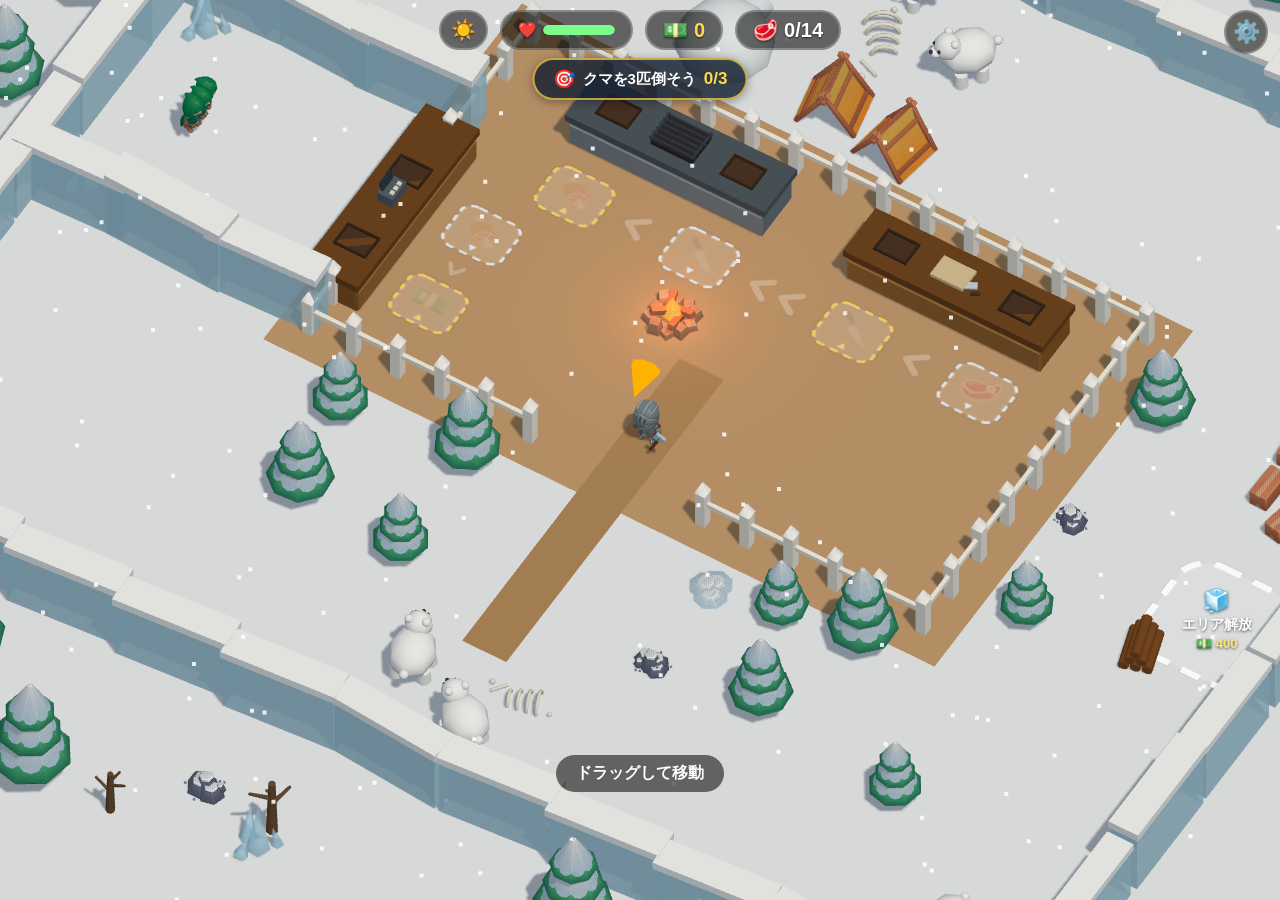
==== index.html @ 58c822ed "feat: Arctic Survivor 初期コミット" ====
<!DOCTYPE html>
<html lang="ja">
<head>
  <meta charset="UTF-8" />
  <meta name="viewport" content="width=device-width, initial-scale=1.0, maximum-scale=1.0, user-scalable=no" />
  <title>Arctic Survivor</title>
  <link rel="icon" href="data:," />
  <link rel="stylesheet" href="css/style.css" />
</head>
<body>
  <div id="game-container">
    <canvas id="game"></canvas>

    <div id="overlay"></div>

    <div id="hud">
      <div id="day-counter">
        <span id="day-icon">☀️</span>
      </div>
      <div id="hp-counter">
        <span id="hp-icon">❤️</span>
        <div id="hp-gauge"><i id="hp-fill"></i></div>
      </div>
      <div id="money-counter">
        <span id="money-icon">💵</span>
        <span id="money-value">0</span>
      </div>
      <div id="meat-counter">
        <span id="meat-icon">🥩</span>
        <span id="meat-value">0</span>
      </div>
      <button id="settings-button">⚙️</button>
    </div>

    <div id="settings-menu" class="menu-hidden">
      <div id="settings-main" class="settings-view">
        <button id="reset-open">🗑️ 進捗を初期化</button>
        <button id="settings-close">閉じる</button>
      </div>
      <div id="settings-confirm" class="settings-view menu-hidden">
        <div class="settings-text">本当に最初からやり直す？</div>
        <button id="reset-confirm">やり直す</button>
        <button id="reset-cancel">やめる</button>
      </div>
    </div>

    <div id="quest-banner" class="hidden"></div>

    <div id="joystick" class="hidden">
      <div id="joystick-base"></div>
      <div id="joystick-stick"></div>
    </div>

    <div id="toast" class="hidden"></div>

    <div id="move-hint">ドラッグして移動</div>
  </div>

  <script type="importmap">{"imports":{"three":"./vendor/three.module.js"}}</script>
  <script type="module" src="js/main.js"></script>
</body>
</html>
---- css/style.css ----
* {
  margin: 0;
  padding: 0;
  box-sizing: border-box;
}

html, body {
  width: 100%;
  height: 100%;
  overflow: hidden;
  background: #0b1c2e;
  touch-action: none;
  -webkit-user-select: none;
  user-select: none;
  font-family: "Hiragino Maru Gothic ProN", "Rounded Mplus 1c", sans-serif;
}

#game-container {
  position: fixed;
  inset: 0;
}

#game {
  display: block;
  width: 100%;
  height: 100%;
}

#overlay {
  position: absolute;
  inset: 0;
  pointer-events: none;
  overflow: hidden;
}

.pad-label {
  position: absolute;
  left: 0;
  top: 0;
  display: flex;
  flex-direction: column;
  align-items: center;
  gap: 2px;
  color: #fff;
  font-weight: bold;
  text-align: center;
  text-shadow: 0 1px 3px rgba(0, 0, 0, 0.6);
}

.pad-label .icon { font-size: 22px; }
.pad-label b { font-size: 14px; }
.pad-label .cost { font-size: 13px; color: #ffe27a; }
.pad-label .max { color: #7CFC8a; }

.pad-label i {
  display: block;
  width: 80px;
  height: 6px;
  background: #ffd84d;
  border-radius: 3px;
}

.zone-label {
  position: absolute;
  left: 0;
  top: 0;
  color: #fff;
  font-weight: bold;
  font-size: 16px;
  text-shadow: 0 1px 3px rgba(0, 0, 0, 0.6);
}

.hp-bar {
  position: absolute;
  left: 0;
  top: 0;
  width: 56px;
  height: 8px;
  background: rgba(0, 0, 0, 0.45);
  border-radius: 4px;
}

.hp-bar i {
  display: block;
  height: 100%;
  background: #e25555;
  border-radius: 4px;
}

.fx {
  position: absolute;
  left: 0;
  top: 0;
  font-weight: bold;
  text-shadow: 0 1px 3px rgba(0, 0, 0, 0.6);
  will-change: transform;
}

.fx-levelup {
  color: #ffd84d;
  font-weight: 900;
  text-shadow: 0 2px 6px rgba(0, 0, 0, 0.55), 0 0 14px rgba(255, 200, 40, 0.8);
}

.fx-newpop {
  color: #ffd84d;
  font-size: 26px;
  font-weight: 900;
  letter-spacing: 1px;
  text-shadow: 0 2px 6px rgba(0, 0, 0, 0.55), 0 0 16px rgba(255, 200, 40, 0.9);
}

.hp-bar.boss {
  width: 96px;
  height: 13px;
  border-radius: 7px;
  border: 1px solid rgba(255, 255, 255, 0.55);
}

.hp-bar.boss i { border-radius: 7px; }

.boss-tag {
  position: absolute;
  left: 0;
  top: 0;
  background: #c0392b;
  color: #fff;
  font-size: 12px;
  font-weight: bold;
  padding: 2px 10px;
  border-radius: 999px;
  border: 1px solid rgba(255, 255, 255, 0.6);
  white-space: nowrap;
  text-shadow: 0 1px 2px rgba(0, 0, 0, 0.5);
  will-change: transform;
}

#quest-banner {
  position: absolute;
  top: calc(env(safe-area-inset-top, 8px) + 58px);
  left: 50%;
  transform: translateX(-50%);
  display: flex;
  align-items: center;
  gap: 8px;
  background: rgba(20, 32, 48, 0.82);
  border: 2px solid rgba(255, 216, 77, 0.7);
  border-radius: 999px;
  padding: 8px 18px;
  color: #fff;
  font-weight: bold;
  font-size: 15px;
  white-space: nowrap;
  pointer-events: none;
  box-shadow: 0 2px 10px rgba(0, 0, 0, 0.35);
  transition: opacity 0.3s;
}

#quest-banner .q-icon { font-size: 18px; }
#quest-banner .q-prog { color: #ffd84d; font-size: 17px; }

#move-hint {
  position: absolute;
  bottom: 12%;
  left: 50%;
  transform: translateX(-50%);
  background: rgba(0, 0, 0, 0.55);
  color: #fff;
  font-weight: bold;
  padding: 8px 20px;
  border-radius: 999px;
  white-space: nowrap;
  pointer-events: none;
  transition: opacity 0.4s;
}

#hud {
  position: absolute;
  top: env(safe-area-inset-top, 8px);
  left: 0;
  right: 0;
  display: flex;
  justify-content: center;
  gap: 12px;
  padding: 10px;
  pointer-events: none;
}

#hp-counter, #day-counter,
#money-counter, #meat-counter {
  display: flex;
  align-items: center;
  gap: 6px;
  background: rgba(0, 0, 0, 0.55);
  border: 2px solid rgba(255, 255, 255, 0.25);
  border-radius: 999px;
  padding: 6px 16px;
  color: #fff;
  font-size: 20px;
  font-weight: bold;
  text-shadow: 0 1px 2px rgba(0, 0, 0, 0.6);
}

#money-value { color: #ffd84d; }

#hp-icon { font-size: 15px; }

#hp-gauge {
  width: 72px;
  height: 10px;
  background: rgba(0, 0, 0, 0.5);
  border-radius: 5px;
  overflow: hidden;
}

#hp-fill {
  display: block;
  height: 100%;
  width: 100%;
  background: #7CFC8a;
  border-radius: 5px;
  transition: width 0.15s linear;
}

#day-counter { padding: 6px 10px; }

#money-counter.bump {
  animation: bump 0.18s ease-out;
}

@keyframes bump {
  50% { transform: scale(1.18); }
}

#joystick {
  position: absolute;
  pointer-events: none;
}

#joystick-base {
  position: absolute;
  width: 120px;
  height: 120px;
  margin: -60px 0 0 -60px;
  border-radius: 50%;
  background: rgba(255, 255, 255, 0.12);
  border: 2px solid rgba(255, 255, 255, 0.35);
}

#joystick-stick {
  position: absolute;
  width: 56px;
  height: 56px;
  margin: -28px 0 0 -28px;
  border-radius: 50%;
  background: rgba(255, 255, 255, 0.45);
  border: 2px solid rgba(255, 255, 255, 0.7);
}

#toast {
  position: absolute;
  bottom: 18%;
  left: 50%;
  transform: translateX(-50%);
  background: rgba(0, 0, 0, 0.7);
  color: #fff;
  padding: 10px 22px;
  border-radius: 999px;
  font-size: 16px;
  font-weight: bold;
  white-space: nowrap;
  transition: opacity 0.4s;
}

.hidden {
  opacity: 0;
}

/* 設定メニュー(.hidden は当たり判定が残るので display:none ベースの専用クラスで開閉する) */
.menu-hidden {
  display: none !important;
}

#settings-button {
  position: absolute;
  top: 10px;
  right: calc(env(safe-area-inset-right, 0px) + 12px);
  width: 44px;
  height: 44px;
  border: 2px solid rgba(255, 255, 255, 0.25);
  border-radius: 50%;
  background: rgba(0, 0, 0, 0.55);
  font-size: 22px;
  line-height: 1;
  pointer-events: auto; /* #hud は pointer-events:none のため明示 */
}

#settings-menu {
  position: absolute;
  top: 50%;
  left: 50%;
  transform: translate(-50%, -50%);
  background: rgba(20, 32, 48, 0.95);
  border: 2px solid rgba(255, 255, 255, 0.25);
  border-radius: 16px;
  padding: 20px 24px;
  pointer-events: auto;
  box-shadow: 0 4px 18px rgba(0, 0, 0, 0.5);
}

.settings-view {
  display: flex;
  flex-direction: column;
  align-items: stretch;
  gap: 12px;
}

.settings-text {
  color: #fff;
  font-weight: bold;
  font-size: 16px;
  text-align: center;
  white-space: nowrap;
}

#settings-menu button {
  border: 2px solid rgba(255, 255, 255, 0.25);
  border-radius: 999px;
  background: rgba(0, 0, 0, 0.55);
  color: #fff;
  font-family: inherit;
  font-size: 16px;
  font-weight: bold;
  padding: 10px 24px;
  white-space: nowrap;
}

#reset-open, #reset-confirm {
  border-color: rgba(226, 85, 85, 0.7);
  color: #ff9c8f;
}
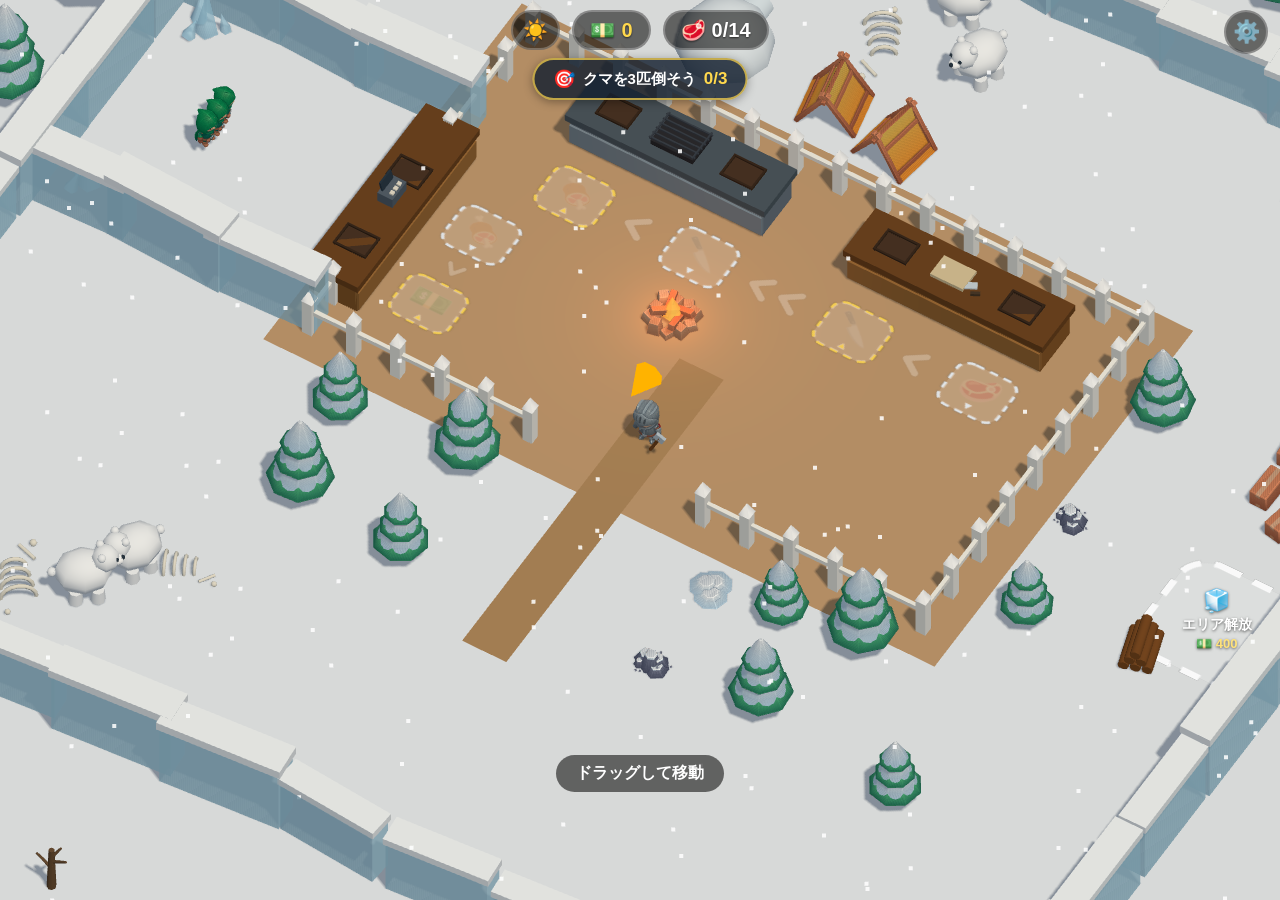
==== commit d734fc13: "feat: HPバーを頭上表示に統一、拠点を安全圏化" ====
--- a/index.html
+++ b/index.html
@@ -16,10 +16,6 @@
     <div id="hud">
       <div id="day-counter">
         <span id="day-icon">☀️</span>
-      </div>
-      <div id="hp-counter">
-        <span id="hp-icon">❤️</span>
-        <div id="hp-gauge"><i id="hp-fill"></i></div>
       </div>
       <div id="money-counter">
         <span id="money-icon">💵</span>
--- a/css/style.css
+++ b/css/style.css
@@ -110,6 +110,14 @@
   text-shadow: 0 2px 6px rgba(0, 0, 0, 0.55), 0 0 16px rgba(255, 200, 40, 0.9);
 }
 
+.hp-bar.player {
+  width: 64px;
+  height: 9px;
+  border: 1px solid rgba(255, 255, 255, 0.5);
+}
+
+.hp-bar.player i { transition: width 0.15s linear; }
+
 .hp-bar.boss {
   width: 96px;
   height: 13px;
@@ -186,7 +194,7 @@
   pointer-events: none;
 }
 
-#hp-counter, #day-counter,
+#day-counter,
 #money-counter, #meat-counter {
   display: flex;
   align-items: center;
@@ -202,25 +210,6 @@
 }
 
 #money-value { color: #ffd84d; }
-
-#hp-icon { font-size: 15px; }
-
-#hp-gauge {
-  width: 72px;
-  height: 10px;
-  background: rgba(0, 0, 0, 0.5);
-  border-radius: 5px;
-  overflow: hidden;
-}
-
-#hp-fill {
-  display: block;
-  height: 100%;
-  width: 100%;
-  background: #7CFC8a;
-  border-radius: 5px;
-  transition: width 0.15s linear;
-}
 
 #day-counter { padding: 6px 10px; }
 
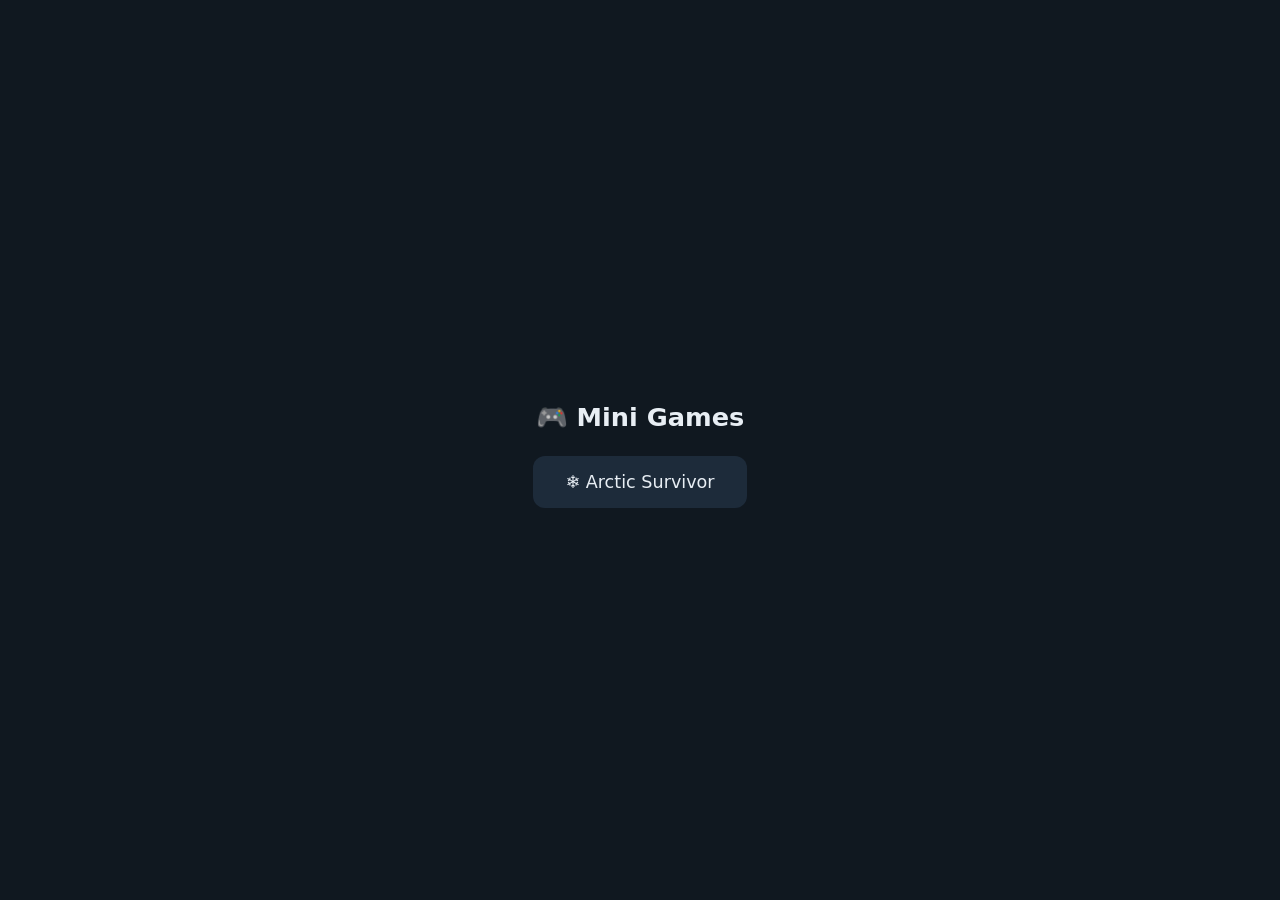
==== commit 3861e326: "chore: arctic-survivor をサブフォルダ化しトップページを追加" ====
--- a/index.html
+++ b/index.html
@@ -1,58 +1,21 @@
 <!DOCTYPE html>
 <html lang="ja">
 <head>
-  <meta charset="UTF-8" />
-  <meta name="viewport" content="width=device-width, initial-scale=1.0, maximum-scale=1.0, user-scalable=no" />
-  <title>Arctic Survivor</title>
-  <link rel="icon" href="data:," />
-  <link rel="stylesheet" href="css/style.css" />
+<meta charset="UTF-8">
+<meta name="viewport" content="width=device-width, initial-scale=1.0">
+<title>Mini Games</title>
+<style>
+  body { margin: 0; min-height: 100vh; display: flex; align-items: center; justify-content: center; background: #101820; color: #e8eef4; font-family: system-ui, sans-serif; }
+  main { text-align: center; }
+  h1 { font-size: 1.6rem; margin-bottom: 1.5rem; }
+  a.game { display: block; padding: 1rem 2rem; margin: 0.5rem auto; max-width: 320px; background: #1d2b3a; border-radius: 12px; color: #e8eef4; text-decoration: none; font-size: 1.1rem; }
+  a.game:hover { background: #27425c; }
+</style>
 </head>
 <body>
-  <div id="game-container">
-    <canvas id="game"></canvas>
-
-    <div id="overlay"></div>
-
-    <div id="hud">
-      <div id="day-counter">
-        <span id="day-icon">☀️</span>
-      </div>
-      <div id="money-counter">
-        <span id="money-icon">💵</span>
-        <span id="money-value">0</span>
-      </div>
-      <div id="meat-counter">
-        <span id="meat-icon">🥩</span>
-        <span id="meat-value">0</span>
-      </div>
-      <button id="settings-button">⚙️</button>
-    </div>
-
-    <div id="settings-menu" class="menu-hidden">
-      <div id="settings-main" class="settings-view">
-        <button id="reset-open">🗑️ 進捗を初期化</button>
-        <button id="settings-close">閉じる</button>
-      </div>
-      <div id="settings-confirm" class="settings-view menu-hidden">
-        <div class="settings-text">本当に最初からやり直す？</div>
-        <button id="reset-confirm">やり直す</button>
-        <button id="reset-cancel">やめる</button>
-      </div>
-    </div>
-
-    <div id="quest-banner" class="hidden"></div>
-
-    <div id="joystick" class="hidden">
-      <div id="joystick-base"></div>
-      <div id="joystick-stick"></div>
-    </div>
-
-    <div id="toast" class="hidden"></div>
-
-    <div id="move-hint">ドラッグして移動</div>
-  </div>
-
-  <script type="importmap">{"imports":{"three":"./vendor/three.module.js"}}</script>
-  <script type="module" src="js/main.js"></script>
+<main>
+  <h1>🎮 Mini Games</h1>
+  <a class="game" href="./arctic-survivor/">❄️ Arctic Survivor</a>
+</main>
 </body>
 </html>
